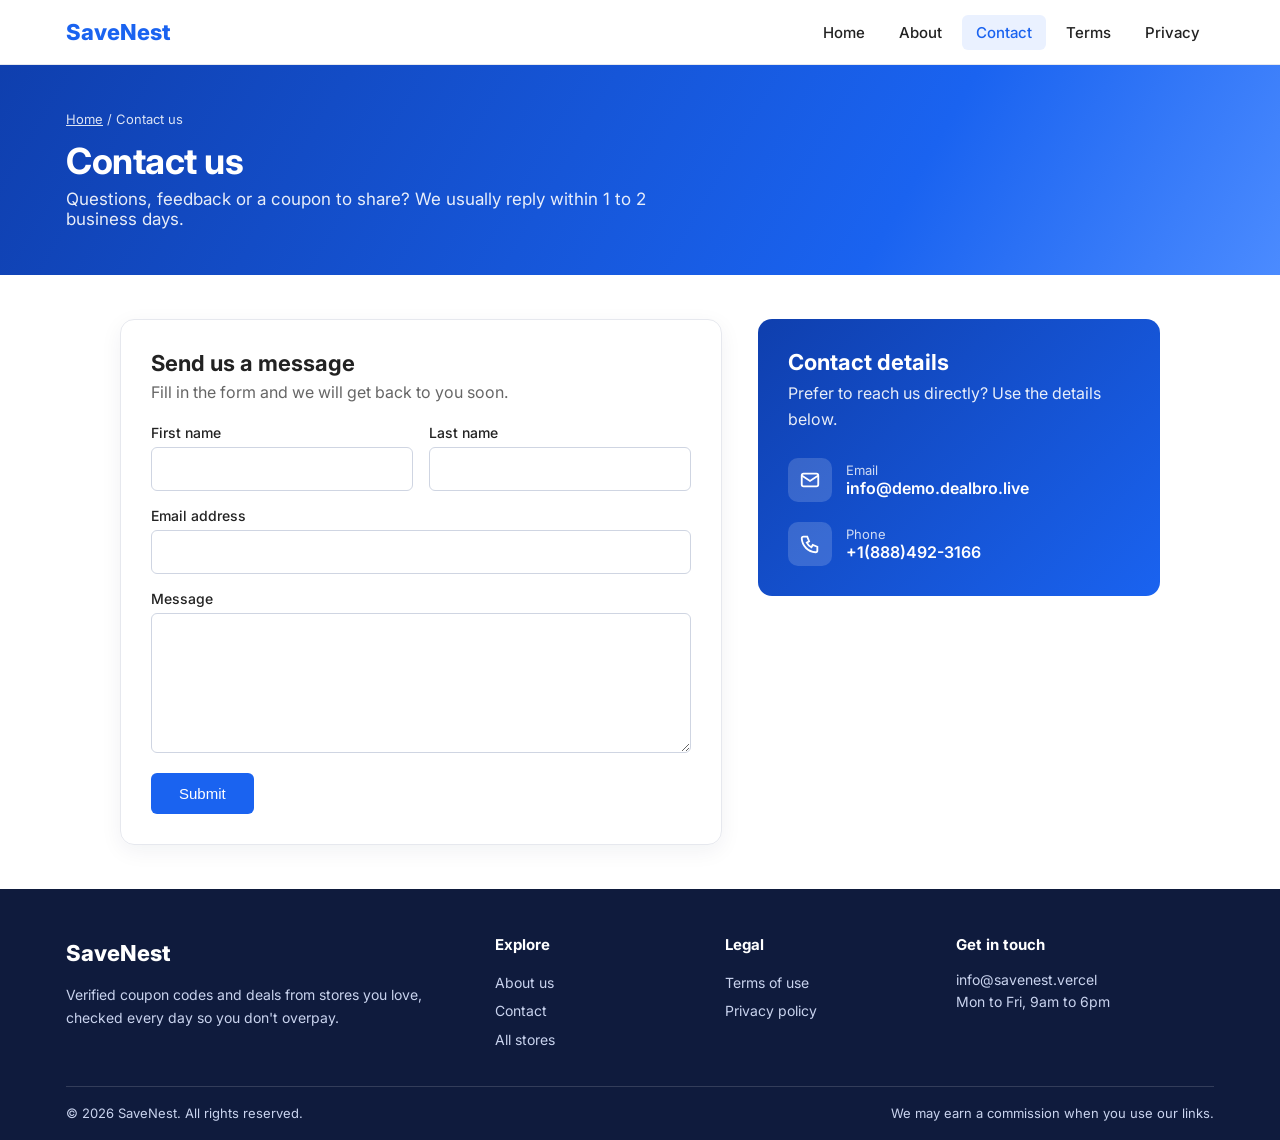
==== contact.html @ fdfbf2ba "first commit" ====
<!DOCTYPE html><html lang="en"><head><meta charset="UTF-8"><meta name="viewport" content="width=device-width, initial-scale=1"><title>Contact Us - SaveNest</title><meta name="description" content="Get help, report a coupon or talk to our partnerships team."><link rel="preconnect" href="https://fonts.googleapis.com"><link rel="preconnect" href="https://fonts.gstatic.com" crossorigin><link href="https://fonts.googleapis.com/css2?family=Inter:wght@400;500;600;700;800&display=swap" rel="stylesheet"><link rel="stylesheet" href="style.css"></head><body><header class="site-header"><div class="wrap hd"><a class="brand-logo sn-brand-desk" href="index.html">SaveNest</a><a class="brand-logo sn-brand-tel" href="tel:+18884923166">+1 (888) 492-3166</a><button class="burger" id="burger" aria-label="Toggle menu" aria-expanded="false" aria-controls="nav"><span></span><span></span><span></span></button><nav id="nav" aria-label="Main"><ul><li><a href="index.html">Home</a></li><li><a href="about.html">About</a></li><li><a href="contact.html" class="active" aria-current="page">Contact</a></li><li><a href="terms.html">Terms</a></li><li><a href="privacy.html">Privacy</a></li></ul></nav></div></header><section class="page-hero"><div class="wrap"><div class="crumb"><a href="index.html">Home</a> / Contact us</div><h1>Contact us</h1><p>Questions, feedback or a coupon to share? We usually reply within 1 to 2 business days.</p></div></section><main class="wrap"><div class="ct">
<form class="cform ct-form" id="cform" novalidate><h2>Send us a message</h2><p>Fill in the form and we will get back to you soon.</p>
<div class="row2"><div><label for="fn">First name</label><input id="fn" name="first_name" autocomplete="given-name" required></div>
<div><label for="ln">Last name</label><input id="ln" name="last_name" autocomplete="family-name" required></div></div>
<label for="e">Email address</label><input id="e" name="email" type="email" autocomplete="email" required>
<label for="m">Message</label><textarea id="m" name="message" required></textarea>
<button type="submit">Submit</button><div class="form-ok" id="formOk" role="status">Thank you. Your message has been sent and we will reply soon.</div></form>
<aside class="ct-info"><h2>Contact details</h2><p>Prefer to reach us directly? Use the details below.</p>
<div class="ci"><svg viewBox="0 0 24 24" fill="none" stroke="#fff" stroke-width="2"><rect x="3" y="5" width="18" height="14" rx="2"/><path d="M3 7l9 6 9-6"/></svg><div><small>Email</small><a href="mailto:support@yourdomain.com">info@demo.dealbro.live</a></div></div>
<div class="ci"><svg viewBox="0 0 24 24" fill="none" stroke="#fff" stroke-width="2"><path d="M5 4h4l2 5-2.5 1.5a11 11 0 005 5L15 13l5 2v4a2 2 0 01-2 2A16 16 0 013 6a2 2 0 012-2z"/></svg><div><small>Phone</small><a href="tel:+1(888)492-3166">+1(888)492-3166</a></div></div></aside></div></main><footer class="site-footer"><div class="wrap"><div class="ft">
<div><a class="brand-logo" href="index.html">SaveNest</a><p>Verified coupon codes and deals from stores you love, checked every day so you don't overpay.</p></div>
<div><h4>Explore</h4><a href="about.html">About us</a><a href="contact.html">Contact</a><a href="index.html#stores">All stores</a></div>
<div><h4>Legal</h4><a href="terms.html">Terms of use</a><a href="privacy.html">Privacy policy</a></div>
<div><h4>Get in touch</h4><p>info@savenest.vercel<br>Mon to Fri, 9am to 6pm</p></div>
</div><div class="fb"><span>&copy; <span id="yr">2026</span> SaveNest. All rights reserved.</span><span>We may earn a commission when you use our links.</span></div></div></footer><script src="script.js"></script><div class="sn-callbar"><a class="sn-help" href="tel:+18884923166">Help</a><a class="sn-call" href="tel:+18884923166">Call Now</a></div></body></html>
---- style.css ----
:root {
  --blue: #1a63f0;
  --blue-d: #1250c8;
  --ink: #222;
  --muted: #666;
  --line: #e6e8ee;
  --green: #1f9d55;
  --bg: #fff
}

* {
  box-sizing: border-box;
  margin: 0;
  padding: 0
}

body {
  font-family: Roboto, Arial, Helvetica, sans-serif;
  color: var(--ink);
  background: var(--bg)
}

.wrap {
  max-width: 1180px;
  margin: 0 auto;
  padding: 0 16px
}

/* Banner */
.banner {
  background: linear-gradient(120deg, #0f3fae, #1a63f0 60%, #4b8bff);
  color: #fff
}

.banner .wrap {
  display: flex;
  align-items: center;
  justify-content: space-between;
  gap: 24px;
  padding: 36px 16px
}

.banner h2 {
  font-size: 30px;
  line-height: 1.2;
  margin-bottom: 8px
}

.banner p {
  opacity: .9;
  font-size: 16px;
  max-width: 520px
}

.banner .btn {
  display: inline-block;
  margin-top: 18px;
  background: #fff;
  color: var(--blue);
  font-weight: 700;
  padding: 11px 24px;
  border-radius: 6px;
  text-decoration: none
}

.banner .badge {
  flex: 0 0 auto;
  width: 150px;
  height: 150px;
  border-radius: 50%;
  background: rgba(255, 255, 255, .14);
  border: 2px dashed rgba(255, 255, 255, .6);
  display: flex;
  flex-direction: column;
  align-items: center;
  justify-content: center;
  text-align: center
}

.badge b {
  font-size: 38px;
  line-height: 1
}

.badge span {
  font-size: 14px
}

h1.tag {
  font-size: 20px;
  text-align: center;
  font-weight: 500;
  padding: 26px 0 18px
}

.stores {
  display: grid;
  grid-template-columns: repeat(9, 1fr);
  gap: 12px
}

.store {
  border: 1px solid var(--line);
  border-radius: 10px;
  height: 90px;
  display: flex;
  align-items: center;
  justify-content: center;
  font-weight: 800;
  font-size: 16px;
  text-align: center
}

h2.sec {
  font-size: 20px;
  font-weight: 500;
  margin: 44px 0 16px
}

/* Cards */
.grid {
  display: grid;
  grid-template-columns: 1fr 1fr;
  gap: 16px
}

.card {
  border: 1px solid var(--line);
  border-radius: 10px;
  padding: 16px;
  display: flex;
  gap: 16px;
  min-height: 120px
}

.logo {
  flex: 0 0 76px;
  display: flex;
  align-items: center;
  justify-content: center;
  font-weight: 800;
  font-size: 13px;
  text-align: center;
  word-break: break-word
}

.body {
  flex: 1;
  display: flex;
  flex-direction: column;
  min-width: 0
}

.brand {
  font-size: 12px;
  color: var(--muted)
}

.title {
  font-size: 16px;
  font-weight: 500;
  margin: 4px 0 10px;
  line-height: 1.35
}

.foot {
  margin-top: auto;
  display: flex;
  align-items: center;
  justify-content: space-between;
  gap: 10px
}

.ver {
  font-size: 12px;
  color: var(--muted);
  display: flex;
  align-items: center;
  gap: 5px
}

.ver svg {
  width: 14px;
  height: 14px
}

.show {
  position: relative;
  border: 0;
  cursor: pointer;
  color: #fff;
  background: var(--blue);
  font-weight: 500;
  font-size: 14px;
  height: 40px;
  min-width: 152px;
  padding: 0 70px 0 20px;
  border-radius: 4px;
  overflow: hidden;
  text-align: left
}

.show:hover {
  background: var(--blue-d)
}

.show i {
  position: absolute;
  right: 0;
  top: 0;
  bottom: 0;
  width: 48px;
  background: #eaf1ff;
  color: var(--blue);
  border: 1px dashed var(--blue);
  border-left: 0;
  font-style: normal;
  font-weight: 700;
  display: flex;
  align-items: center;
  justify-content: flex-end;
  padding-right: 6px;
  clip-path: polygon(30% 0, 100% 0, 100% 100%, 0 100%)
}

.show.deal {
  padding: 0;
  text-align: center;
  min-width: 152px
}

/* Popup */
.overlay {
  position: fixed;
  inset: 0;
  background: rgba(15, 20, 35, .6);
  display: none;
  align-items: center;
  justify-content: center;
  padding: 16px;
  z-index: 50
}

.overlay.open {
  display: flex
}

.modal {
  background: #fff;
  border-radius: 12px;
  width: 100%;
  max-width: 460px;
  padding: 28px 26px 22px;
  position: relative;
  text-align: center;
  animation: pop .18s ease-out
}

@keyframes pop {
  from {
    transform: scale(.94);
    opacity: 0
  }

  to {
    transform: none;
    opacity: 1
  }
}

.x {
  position: absolute;
  top: 10px;
  right: 12px;
  border: 0;
  background: none;
  font-size: 28px;
  line-height: 1;
  cursor: pointer;
  color: var(--muted)
}

.x:hover {
  color: var(--ink)
}

.m-logo {
  font-weight: 800;
  font-size: 15px;
  margin-bottom: 6px
}

.m-title {
  font-size: 20px;
  font-weight: 500;
  margin-bottom: 18px
}

.codebox {
  display: flex;
  border: 2px dashed var(--blue);
  border-radius: 6px;
  background: #f3f7ff;
  overflow: hidden
}

.codebox span {
  flex: 1;
  padding: 12px;
  font-size: 20px;
  font-weight: 700;
  letter-spacing: 1px;
  color: var(--blue);
  overflow: hidden;
  text-overflow: ellipsis
}

.codebox button {
  border: 0;
  background: var(--blue);
  color: #fff;
  font-weight: 500;
  padding: 0 24px;
  cursor: pointer;
  font-size: 15px
}

.codebox button:hover {
  background: var(--blue-d)
}

.msg {
  font-size: 13px;
  color: var(--green);
  height: 18px;
  margin-top: 8px
}

.cont {
  display: block;
  margin: 6px 0 14px;
  color: var(--blue);
  font-weight: 500;
  text-decoration: none
}

.cont:hover {
  text-decoration: underline
}

.terms-t {
  background: none;
  border: 0;
  color: var(--muted);
  font-size: 13px;
  cursor: pointer;
  text-decoration: underline
}

.terms {
  display: none;
  font-size: 12px;
  color: var(--muted);
  text-align: left;
  margin-top: 10px;
  background: #f7f8fa;
  border-radius: 6px;
  padding: 10px 12px;
  line-height: 1.5
}

.terms.open {
  display: block
}

.ok {
  display: block;
  width: 100%;
  margin-top: 16px;
  border: 0;
  background: var(--blue);
  color: #fff;
  font-size: 15px;
  font-weight: 500;
  padding: 12px;
  border-radius: 6px;
  cursor: pointer
}

.ok:hover {
  background: var(--blue-d)
}

button:focus-visible,
a:focus-visible {
  outline: 3px solid #8db3ff;
  outline-offset: 2px
}

/* Responsive */
@media(max-width:900px) {
  .stores {
    grid-template-columns: repeat(3, 1fr)
  }

  .grid {
    grid-template-columns: 1fr
  }
}

@media(max-width:600px) {
  .banner .wrap {
    flex-direction: column;
    text-align: center;
    padding: 28px 16px
  }

  .banner h2 {
    font-size: 23px
  }

  .banner .badge {
    width: 110px;
    height: 110px
  }

  .badge b {
    font-size: 28px
  }

  .stores {
    grid-template-columns: repeat(2, 1fr)
  }

  .store {
    height: 70px
  }

  .logo {
    flex-basis: 56px;
    font-size: 11px
  }

  .foot {
    flex-direction: column;
    align-items: stretch
  }

  .show {
    width: 100%
  }
}

@media(prefers-reduced-motion:reduce) {
  .modal {
    animation: none
  }
}

/* Header */
.site-header {
  position: sticky;
  top: 0;
  z-index: 40;
  background: #fff;
  border-bottom: 1px solid var(--line)
}

.hd {
  display: flex;
  align-items: center;
  justify-content: space-between;
  height: 64px
}

.brand-logo {
  display: flex;
  align-items: center;
  gap: 8px;
  font-weight: 800;
  font-size: 22px;
  color: var(--blue);
  text-decoration: none
}

.brand-logo b {
  display: inline-flex;
  width: 30px;
  height: 30px;
  border-radius: 8px;
  background: var(--blue);
  color: #fff;
  align-items: center;
  justify-content: center;
  font-size: 17px
}

#nav ul {
  display: flex;
  gap: 6px;
  list-style: none
}

#nav a {
  display: block;
  padding: 8px 14px;
  border-radius: 6px;
  color: var(--ink);
  text-decoration: none;
  font-weight: 500;
  font-size: 15px
}

#nav a:hover,
#nav a.active {
  background: #eaf1ff;
  color: var(--blue)
}

.burger {
  display: none;
  flex-direction: column;
  justify-content: center;
  gap: 5px;
  width: 42px;
  height: 42px;
  padding: 10px;
  border: 1px solid var(--line);
  border-radius: 8px;
  background: #fff;
  cursor: pointer
}

.burger span {
  display: block;
  height: 2px;
  background: var(--ink);
  border-radius: 2px;
  transition: transform .2s, opacity .2s
}

.burger[aria-expanded="true"] span:nth-child(1) {
  transform: translateY(7px) rotate(45deg)
}

.burger[aria-expanded="true"] span:nth-child(2) {
  opacity: 0
}

.burger[aria-expanded="true"] span:nth-child(3) {
  transform: translateY(-7px) rotate(-45deg)
}

/* Footer */
.site-footer {
  background: #0f1b3d;
  color: #c9d3ee;
  margin-top: 40px;
  padding-top: 44px;
  font-size: 14px;
  line-height: 1.6
}

.ft {
  display: grid;
  grid-template-columns: 2fr 1fr 1fr 1.3fr;
  gap: 32px;
  padding-bottom: 32px
}

.site-footer h4 {
  color: #fff;
  font-size: 15px;
  margin-bottom: 12px
}

.site-footer a {
  color: #c9d3ee;
  text-decoration: none;
  display: block;
  padding: 3px 0
}

.site-footer a:hover {
  color: #fff;
  text-decoration: underline
}

.site-footer .brand-logo {
  color: #fff;
  margin-bottom: 10px
}

.site-footer .brand-logo b {
  background: #fff;
  color: var(--blue)
}

.fb {
  border-top: 1px solid rgba(255, 255, 255, .15);
  padding: 16px 0;
  font-size: 13px;
  display: flex;
  justify-content: space-between;
  gap: 12px;
  flex-wrap: wrap
}

/* Inner pages */
.page-hero {
  background: linear-gradient(120deg, #0f3fae, #1a63f0 70%, #4b8bff);
  color: #fff;
  padding: 38px 0
}

.page-hero h1 {
  font-size: 32px;
  margin-bottom: 6px
}

.page-hero p {
  opacity: .9
}

.prose {
  max-width: 980px;
  margin: 34px auto;
  line-height: 1.75;
  font-size: 16px
}

.prose h2 {
  font-size: 21px;
  margin: 28px 0 8px
}

.prose p,
.prose ul {
  margin-bottom: 12px
}

.prose ul {
  padding-left: 22px
}

.prose a {
  color: var(--blue)
}

.facts {
  display: grid;
  grid-template-columns: repeat(3, 1fr);
  gap: 14px;
  margin: 22px 0
}

.facts div {
  border: 1px solid var(--line);
  border-radius: 10px;
  padding: 16px;
  text-align: center
}

.facts b {
  display: block;
  font-size: 26px;
  color: var(--blue)
}

.contact-grid {
  display: grid;
  grid-template-columns: 1.4fr 1fr;
  gap: 28px;
  margin: 34px 0
}

.info {
  border: 1px solid var(--line);
  border-radius: 10px;
  padding: 20px;
  line-height: 1.7
}

.info h3 {
  margin-bottom: 6px
}

.info p {
  margin-bottom: 14px;
  color: var(--muted)
}

.cform label {
  display: block;
  font-weight: 500;
  font-size: 14px;
  margin: 0 0 6px
}

.cform input,
.cform textarea {
  width: 100%;
  font: inherit;
  padding: 11px 12px;
  border: 1px solid #cfd5e2;
  border-radius: 6px;
  margin-bottom: 16px
}

.cform input:focus,
.cform textarea:focus {
  outline: 2px solid #8db3ff;
  border-color: var(--blue)
}

.cform textarea {
  min-height: 140px;
  resize: vertical
}

.cform button {
  border: 0;
  background: var(--blue);
  color: #fff;
  font-weight: 500;
  font-size: 15px;
  padding: 12px 28px;
  border-radius: 6px;
  cursor: pointer
}

.cform button:hover {
  background: var(--blue-d)
}

.form-ok {
  display: none;
  background: #e8f7ee;
  color: #17693b;
  padding: 12px;
  border-radius: 6px;
  margin-top: 14px
}

.form-ok.show {
  display: block
}

@media(max-width:900px) {
  .ft {
    grid-template-columns: 1fr 1fr
  }
}

@media(max-width:760px) {
  .burger {
    display: flex
  }

  #nav {
    position: absolute;
    left: 0;
    right: 0;
    top: 64px;
    background: #fff;
    border-bottom: 1px solid var(--line);
    display: none;
    padding: 8px 16px 14px;
    box-shadow: 0 10px 20px rgba(0, 0, 0, .08)
  }

  #nav.open {
    display: block
  }

  #nav ul {
    flex-direction: column
  }

  #nav a {
    padding: 12px
  }

  .ft {
    grid-template-columns: 1fr
  }

  .page-hero h1 {
    font-size: 25px
  }

  .facts {
    grid-template-columns: 1fr
  }

  .contact-grid {
    grid-template-columns: 1fr
  }
}

body {
  font-family: Inter, Roboto, system-ui, Arial, sans-serif
}

a.store {
  color: inherit;
  text-decoration: none;
  transition: border-color .15s, box-shadow .15s
}

a.store:hover {
  border-color: var(--blue);
  box-shadow: 0 6px 18px rgba(26, 99, 240, .14)
}

.page-hero {
  padding: 46px 0
}

.crumb {
  font-size: 13px;
  opacity: .85;
  margin-bottom: 12px
}

.crumb a {
  color: #fff
}

.page-hero h1 {
  font-size: 36px;
  letter-spacing: -.5px
}

.page-hero p {
  font-size: 17px;
  max-width: 620px
}

.cards3 {
  display: grid;
  grid-template-columns: repeat(3, 1fr);
  gap: 16px;
  margin: 24px 0
}

.cards3 div {
  border: 1px solid var(--line);
  border-radius: 10px;
  padding: 20px
}

.cards3 h3 {
  font-size: 17px;
  margin-bottom: 6px
}

.cards3 p {
  color: var(--muted);
  font-size: 15px;
  line-height: 1.6;
  margin: 0
}

.steps {
  counter-reset: s;
  list-style: none;
  display: grid;
  grid-template-columns: repeat(4, 1fr);
  gap: 16px;
  padding: 0 !important;
  margin: 20px 0
}

.steps li {
  counter-increment: s;
  border: 1px solid var(--line);
  border-radius: 10px;
  padding: 18px;
  font-size: 15px;
  line-height: 1.6
}

.steps li::before {
  content: counter(s);
  display: flex;
  width: 30px;
  height: 30px;
  border-radius: 50%;
  background: var(--blue);
  color: #fff;
  align-items: center;
  justify-content: center;
  font-weight: 700;
  margin-bottom: 10px
}

.cta {
  background: #f3f7ff;
  border: 1px solid #d6e3ff;
  border-radius: 12px;
  padding: 28px;
  text-align: center;
  margin: 36px 0
}

.cta .btn {
  display: inline-block;
  margin-top: 12px;
  background: var(--blue);
  color: #fff;
  padding: 11px 26px;
  border-radius: 6px;
  text-decoration: none;
  font-weight: 600
}

.legal {
  display: grid;
  grid-template-columns: 230px 1fr;
  gap: 44px;
  margin: 38px auto;
  max-width: 1040px
}

.toc {
  position: sticky;
  top: 84px;
  align-self: start;
  border: 1px solid var(--line);
  border-radius: 10px;
  padding: 16px;
  font-size: 14px
}

.toc b {
  display: block;
  margin-bottom: 8px
}

.toc a {
  display: block;
  padding: 5px 0;
  color: var(--muted);
  text-decoration: none
}

.toc a:hover {
  color: var(--blue)
}

.legal h2 {
  font-size: 20px;
  margin: 30px 0 8px;
  scroll-margin-top: 84px
}

.legal h2:first-child {
  margin-top: 0
}

.legal p,
.legal ul {
  line-height: 1.75;
  margin-bottom: 12px;
  color: #333
}

.legal ul {
  padding-left: 22px
}

.legal a {
  color: var(--blue)
}

details.faq {
  border: 1px solid var(--line);
  border-radius: 8px;
  padding: 14px 16px;
  margin-bottom: 10px
}

details.faq summary {
  cursor: pointer;
  font-weight: 500
}

details.faq p {
  margin-top: 8px;
  color: var(--muted);
  line-height: 1.6;
  font-size: 15px
}

.cform select {
  width: 100%;
  font: inherit;
  padding: 11px 12px;
  border: 1px solid #cfd5e2;
  border-radius: 6px;
  margin-bottom: 16px;
  background: #fff
}

/* Store page */
.topbar {
  border-top: 4px solid #ff5a3c;
  background: #f7f8fa;
  text-align: center;
  font-size: 14px;
  padding: 12px;
  border-bottom: 1px solid var(--line)
}

.band {
  background: linear-gradient(#f4f6f9 0, #f4f6f9 190px, #fff 190px)
}

.sp {
  display: grid;
  grid-template-columns: 310px 1fr;
  gap: 34px;
  padding: 32px 16px 10px
}

.logobox {
  background: #fff;
  border: 1px solid var(--line);
  border-radius: 14px;
  padding: 30px 20px 18px;
  text-align: center;
  box-shadow: 0 4px 16px rgba(0, 0, 0, .07)
}

.logobox strong {
  display: block;
  color: #cc0000;
  font-size: 30px;
  margin-top: 4px
}

.sbtns {
  display: flex;
  gap: 10px;
  margin-top: 20px
}

.sbtns a,
.sbtns button {
  flex: 1;
  padding: 10px;
  border: 1px solid var(--line);
  border-radius: 6px;
  background: #fff;
  font: inherit;
  font-weight: 600;
  font-size: 14px;
  cursor: pointer;
  text-align: center;
  text-decoration: none;
  color: var(--ink)
}

.sbtns .on {
  background: var(--ink);
  color: #fff
}

.side h3 {
  font-size: 18px;
  margin: 24px 0 10px;
  padding-top: 18px;
  border-top: 1px solid var(--line)
}

.side p {
  font-size: 14px;
  line-height: 1.6;
  color: #444
}

.side .disc-p {
  margin-top: 22px
}

.stat {
  display: flex;
  justify-content: space-between;
  font-size: 14px;
  padding: 5px 0
}

.stat span:first-child::before {
  content: "\2713  ";
  color: #ff5a3c
}

.outbtn {
  display: block;
  text-align: center;
  border: 1px solid var(--line);
  border-radius: 6px;
  padding: 11px;
  margin-top: 12px;
  color: var(--ink);
  text-decoration: none;
  font-weight: 600;
  font-size: 14px
}

.pol {
  list-style: none
}

.pol li {
  margin-bottom: 14px;
  font-size: 14px;
  line-height: 1.5;
  color: #444
}

.pol b {
  display: block;
  color: var(--ink);
  font-size: 15px
}

.chips span {
  display: inline-block;
  border: 1px solid var(--line);
  border-radius: 6px;
  padding: 6px 12px;
  font-size: 13px;
  margin: 0 6px 8px 0
}

.mh h1 {
  font-size: 36px;
  letter-spacing: -.5px
}

.stars {
  color: #ff5a3c;
  letter-spacing: 2px;
  font-size: 20px
}

.mh .rt {
  font-size: 15px;
  color: #333
}

.mh .rt a {
  color: var(--blue);
  text-decoration: none
}

.mh h2 {
  font-size: 24px;
  margin: 34px 0 6px
}

.mh p {
  color: #444;
  line-height: 1.6
}

.tabs {
  display: flex;
  gap: 10px;
  flex-wrap: wrap;
  margin: 18px 0
}

.tabs button {
  border: 1px solid var(--line);
  background: #fff;
  border-radius: 6px;
  padding: 9px 16px;
  font: inherit;
  font-weight: 600;
  font-size: 14px;
  cursor: pointer
}

.tabs button.on {
  background: #222;
  color: #fff;
  border-color: #222
}

.tabs button:disabled {
  color: #b4b9c4;
  cursor: default
}

.of {
  border: 1px solid var(--line);
  border-radius: 8px;
  margin-bottom: 16px;
  overflow: hidden;
  background: #fff
}

.of-top {
  display: flex;
  align-items: center;
  gap: 20px;
  padding: 18px 20px
}

.disc {
  flex: 0 0 86px;
  text-align: center;
  font-weight: 800;
  color: var(--blue);
  font-size: 27px;
  line-height: 1.05
}

.disc small {
  display: block;
  font-size: 27px
}

.of-mid {
  flex: 1;
  min-width: 0
}

.kind {
  font-size: 13px;
  color: var(--muted);
  display: flex;
  align-items: center;
  gap: 6px
}

.of-mid h3 {
  font-size: 19px;
  font-weight: 600;
  margin: 5px 0
}

.meta {
  font-size: 13px;
  color: var(--muted)
}

.of-act {
  flex: 0 0 230px;
  text-align: right
}

.of-act .show {
  width: 100%
}

.terms-note {
  font-size: 12px;
  color: var(--muted);
  margin-top: 6px
}

.of-bar {
  background: #f4f6f9;
  display: flex;
  justify-content: space-between;
  padding: 10px 20px;
  font-size: 13px;
  color: var(--muted)
}

.det {
  background: none;
  border: 0;
  font: inherit;
  color: var(--muted);
  cursor: pointer
}

.of-det {
  display: none;
  padding: 12px 20px;
  font-size: 14px;
  color: #444;
  border-top: 1px solid var(--line)
}

.of-det.open {
  display: block
}

@media(max-width:900px) {
  .cards3 {
    grid-template-columns: 1fr
  }

  .steps {
    grid-template-columns: 1fr 1fr
  }
}

@media(max-width:760px) {
  .legal {
    grid-template-columns: 1fr;
    gap: 20px
  }

  .toc {
    position: static
  }

  .steps {
    grid-template-columns: 1fr
  }

  .sp {
    grid-template-columns: 1fr
  }

  .side {
    order: 2
  }

  .band {
    background: linear-gradient(#f4f6f9 0, #f4f6f9 120px, #fff 120px)
  }

  .mh h1 {
    font-size: 27px
  }

  .of-top {
    flex-wrap: wrap;
    gap: 12px
  }

  .disc {
    flex-basis: 70px;
    font-size: 22px
  }

  .disc small {
    font-size: 22px
  }

  .of-mid {
    flex-basis: calc(100% - 90px)
  }

  .of-act {
    flex-basis: 100%
  }
}

.wm {
  display: block;
  font-size: 32px;
  font-weight: 800;
  letter-spacing: -1px;
  line-height: 1.1
}

.logobox a#logoLink {
  display: block;
  text-decoration: none;
  padding: 6px 0
}

.logobox a#logoLink:hover .wm {
  opacity: .8
}

.vis {
  display: block;
  margin-top: 6px;
  color: var(--muted);
  font-size: 12px
}

.dot {
  display: inline-block;
  width: 10px;
  height: 10px;
  border-radius: 50%
}

.legal {
  display: block;
  max-width: 820px;
  margin: 40px auto
}

.legal h2 {
  padding-top: 6px
}

.ct {
  display: grid;
  grid-template-columns: 1.5fr 1fr;
  gap: 36px;
  margin: 44px auto;
  max-width: 1040px
}

.ct-form {
  border: 1px solid var(--line);
  border-radius: 14px;
  padding: 30px;
  box-shadow: 0 6px 22px rgba(20, 30, 60, .06)
}

.ct-form h2,
.ct-info h2 {
  font-size: 22px;
  margin-bottom: 6px
}

.ct-form>p {
  color: var(--muted);
  margin-bottom: 22px
}

.row2 {
  display: grid;
  grid-template-columns: 1fr 1fr;
  gap: 16px
}

.ct-info {
  background: linear-gradient(135deg, #0f3fae, #1a63f0);
  color: #fff;
  border-radius: 14px;
  padding: 30px;
  align-self: start
}

.ct-info>p {
  opacity: .9;
  margin-bottom: 26px;
  line-height: 1.6
}

.ci {
  display: flex;
  gap: 14px;
  align-items: center;
  margin-bottom: 20px
}

.ci:last-child {
  margin-bottom: 0
}

.ci svg {
  flex: 0 0 44px;
  width: 44px;
  height: 44px;
  padding: 11px;
  background: rgba(255, 255, 255, .16);
  border-radius: 10px
}

.ci small {
  display: block;
  opacity: .8;
  font-size: 13px
}

.ci a {
  color: #fff;
  font-weight: 600;
  font-size: 16px;
  text-decoration: none;
  word-break: break-all
}

.ci a:hover {
  text-decoration: underline
}

.ab-sec {
  padding: 60px 0
}

.ab-alt {
  background: #f6f8fc
}

.sec-h {
  max-width: 640px;
  margin: 0 auto 32px;
  text-align: center
}

.sec-h h2 {
  font-size: 28px;
  letter-spacing: -.4px;
  margin-bottom: 8px
}

.sec-h p {
  color: var(--muted)
}

.ab-two {
  display: grid;
  grid-template-columns: 1.2fr 1fr;
  gap: 48px;
  align-items: center
}

.ab-two h2 {
  font-size: 28px;
  letter-spacing: -.4px;
  margin-bottom: 12px
}

.ab-two p {
  line-height: 1.8;
  color: #444;
  margin-bottom: 12px
}

.stat-panel {
  background: linear-gradient(135deg, #0f3fae, #1a63f0);
  color: #fff;
  border-radius: 16px;
  padding: 30px;
  display: grid;
  gap: 18px
}

.stat-panel b {
  font-size: 34px;
  display: block;
  line-height: 1.1
}

.stat-panel span {
  opacity: .85;
  font-size: 14px
}

.stat-panel div+div {
  border-top: 1px solid rgba(255, 255, 255, .25);
  padding-top: 18px
}

.cards2 {
  display: grid;
  grid-template-columns: 1fr 1fr;
  gap: 20px
}

.ab-sec .card-x {
  background: #fff;
  border: 1px solid var(--line);
  border-top: 3px solid var(--blue);
  border-radius: 10px;
  padding: 24px
}

.card-x h3 {
  font-size: 18px;
  margin-bottom: 8px
}

.card-x p {
  color: #555;
  line-height: 1.7;
  font-size: 15px;
  margin: 0
}

.ab-sec .steps li {
  background: #fff
}

.ab-sec .cards3,
.ab-sec .steps {
  margin: 0
}

.note {
  background: #fff;
  border: 1px solid #d6e3ff;
  border-left: 4px solid var(--blue);
  border-radius: 8px;
  padding: 18px 22px;
  line-height: 1.75;
  color: #333
}

.checks {
  list-style: none;
  display: grid;
  grid-template-columns: 1fr 1fr;
  gap: 12px 24px;
  padding: 0
}

.checks li {
  padding-left: 26px;
  position: relative;
  line-height: 1.6
}

.checks li::before {
  content: "\2713";
  position: absolute;
  left: 0;
  color: var(--blue);
  font-weight: 700
}

.ab-sec .cta {
  margin: 0
}

@media(max-width:760px) {
  .ct {
    grid-template-columns: 1fr;
    margin: 28px auto
  }

  .row2 {
    grid-template-columns: 1fr;
    gap: 0
  }

  .ab-two {
    grid-template-columns: 1fr;
    gap: 26px
  }

  .cards2,
  .checks {
    grid-template-columns: 1fr
  }

  .ab-sec {
    padding: 40px 0
  }

  .sec-h h2,
  .ab-two h2 {
    font-size: 23px
  }

  .ct-form {
    padding: 22px
  }
}

/* Mobile call header + bottom bar */
.sn-brand-tel,
.sn-callbar {
  display: none
}

@media(max-width:760px) {
  .sn-brand-desk {
    display: none
  }

  .sn-brand-tel {
    display: flex;
    font-size: 19px;
    white-space: nowrap
  }

  body {
    padding-bottom: 72px
  }

  .sn-callbar {
    position: fixed;
    left: 0;
    right: 0;
    bottom: 0;
    z-index: 60;
    display: flex;
    gap: 12px;
    padding: 10px 12px calc(10px + env(safe-area-inset-bottom, 0px));
    background: #222
  }

  .sn-callbar a {
    flex: 1;
    text-align: center;
    padding: 13px 10px;
    border-radius: 6px;
    color: #fff;
    font-weight: 700;
    font-size: 17px;
    text-decoration: none
  }

  .sn-help {
    background: #1a63f0
  }

  .sn-call {
    background: #2fb344
  }
}

/* How coupon codes work section (home page) */
.hw-section {
  padding: 36px 0 10px
}

.hw-title {
  font-size: 26px;
  font-weight: 700;
  text-align: center;
  margin-bottom: 24px
}

.hw-steps {
  display: grid;
  grid-template-columns: repeat(3, 1fr);
  gap: 16px
}

.hw-step {
  border: 1px solid var(--line);
  border-radius: 10px;
  padding: 22px 20px;
  background: #fff
}

.hw-num {
  display: inline-flex;
  align-items: center;
  justify-content: center;
  width: 34px;
  height: 34px;
  border-radius: 50%;
  background: var(--blue);
  color: #fff;
  font-weight: 700;
  margin-bottom: 12px
}

.hw-step h3 {
  font-size: 17px;
  font-weight: 600;
  margin-bottom: 8px
}

.hw-step p {
  font-size: 14px;
  line-height: 1.6;
  color: var(--muted)
}

.hw-info {
  margin-top: 20px;
  padding: 22px 24px;
  border-radius: 10px;
  background: #f3f7ff;
  border-left: 4px solid var(--blue)
}

.hw-info h3 {
  font-size: 18px;
  font-weight: 600;
  margin-bottom: 10px
}

.hw-info p {
  font-size: 14px;
  line-height: 1.7;
  color: var(--muted);
  margin-bottom: 10px
}

.hw-info p:last-child {
  margin-bottom: 0
}

@media(max-width:900px) {
  .hw-steps {
    grid-template-columns: 1fr
  }
}

@media(max-width:600px) {
  .hw-section {
    padding-top: 24px
  }

  .hw-title {
    font-size: 22px
  }

  .hw-info {
    padding: 18px 16px
  }
}
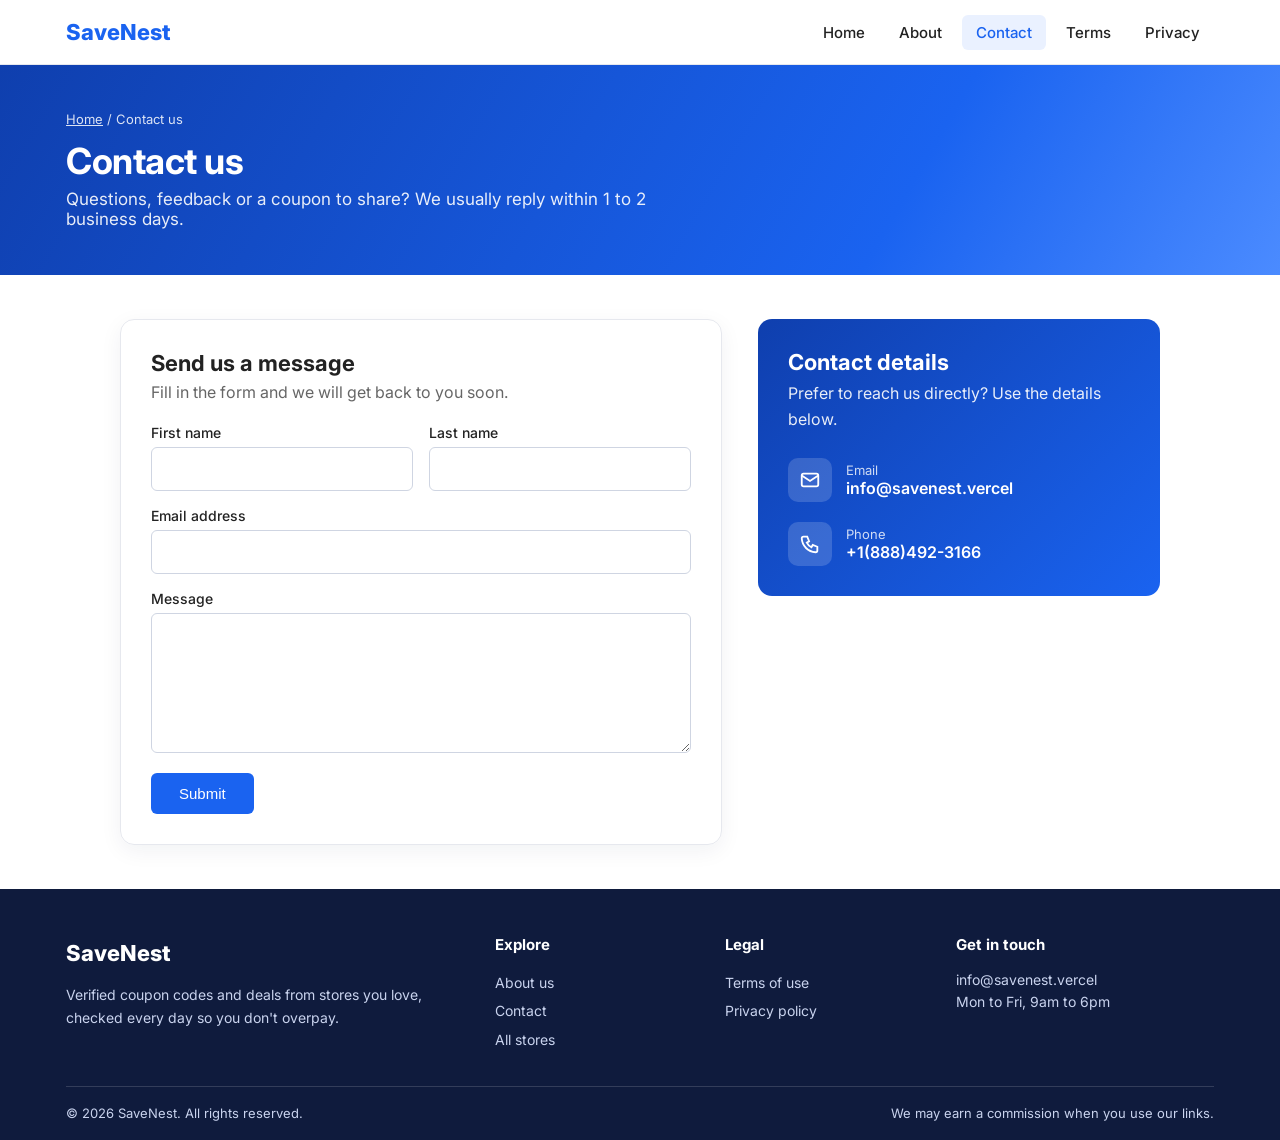
==== commit 558e834d: "Update project" ====
--- a/contact.html
+++ b/contact.html
@@ -6,7 +6,7 @@
 <label for="m">Message</label><textarea id="m" name="message" required></textarea>
 <button type="submit">Submit</button><div class="form-ok" id="formOk" role="status">Thank you. Your message has been sent and we will reply soon.</div></form>
 <aside class="ct-info"><h2>Contact details</h2><p>Prefer to reach us directly? Use the details below.</p>
-<div class="ci"><svg viewBox="0 0 24 24" fill="none" stroke="#fff" stroke-width="2"><rect x="3" y="5" width="18" height="14" rx="2"/><path d="M3 7l9 6 9-6"/></svg><div><small>Email</small><a href="mailto:support@yourdomain.com">info@demo.dealbro.live</a></div></div>
+<div class="ci"><svg viewBox="0 0 24 24" fill="none" stroke="#fff" stroke-width="2"><rect x="3" y="5" width="18" height="14" rx="2"/><path d="M3 7l9 6 9-6"/></svg><div><small>Email</small><a href="mailto:support@yourdomain.com">info@savenest.vercel</a></div></div>
 <div class="ci"><svg viewBox="0 0 24 24" fill="none" stroke="#fff" stroke-width="2"><path d="M5 4h4l2 5-2.5 1.5a11 11 0 005 5L15 13l5 2v4a2 2 0 01-2 2A16 16 0 013 6a2 2 0 012-2z"/></svg><div><small>Phone</small><a href="tel:+1(888)492-3166">+1(888)492-3166</a></div></div></aside></div></main><footer class="site-footer"><div class="wrap"><div class="ft">
 <div><a class="brand-logo" href="index.html">SaveNest</a><p>Verified coupon codes and deals from stores you love, checked every day so you don't overpay.</p></div>
 <div><h4>Explore</h4><a href="about.html">About us</a><a href="contact.html">Contact</a><a href="index.html#stores">All stores</a></div>
